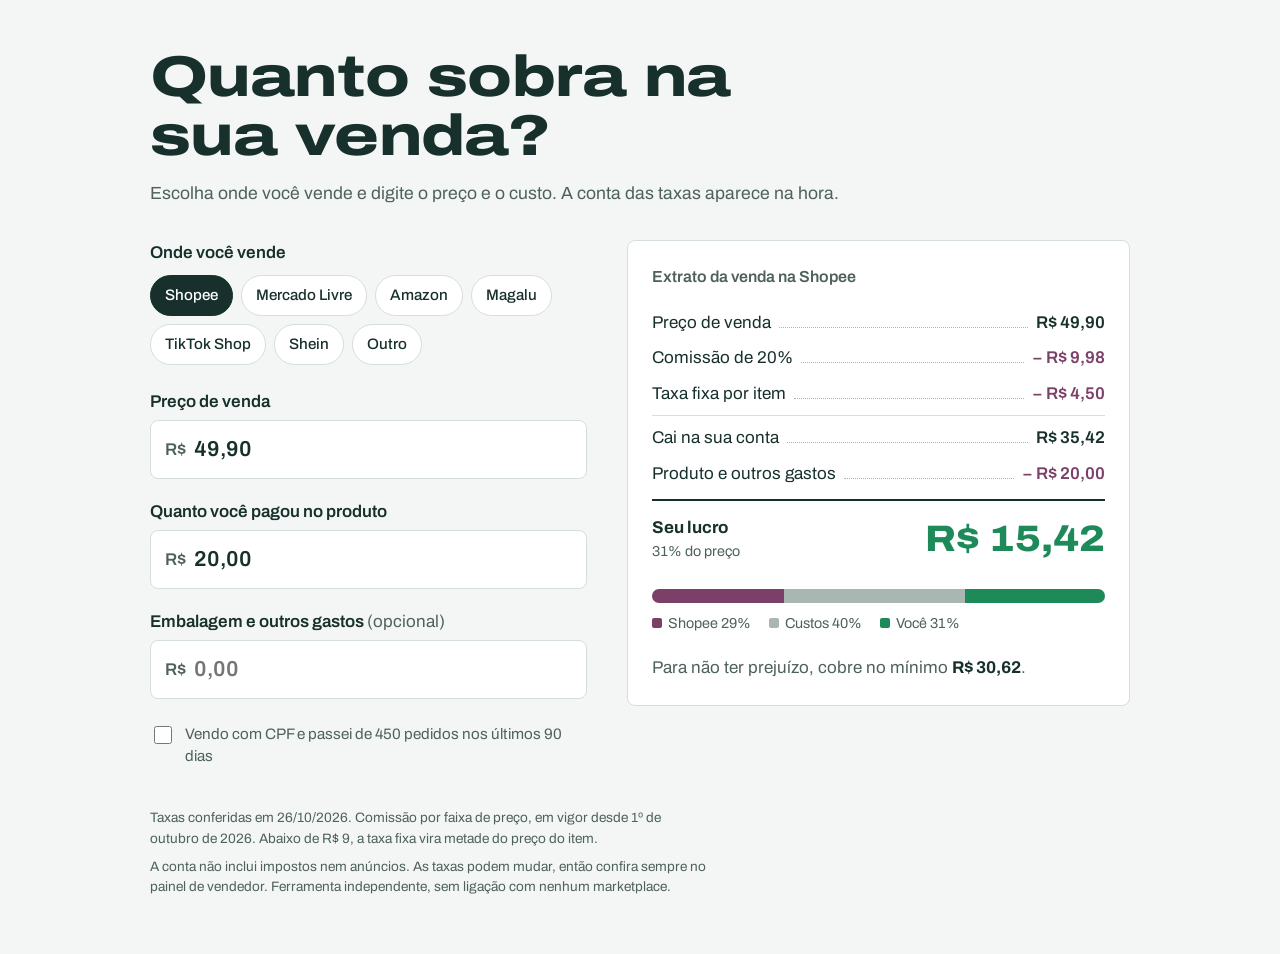
==== index.html @ 1db18e69 "Add files via upload" ====
<!DOCTYPE html>
<html lang="pt-BR">
<head>
  <meta charset="UTF-8">
  <meta name="viewport" content="width=device-width, initial-scale=1">

  <!-- Título e descrição: é isso que aparece no resultado do Google. -->
  <title>Calculadora de taxas de marketplace 2026: Shopee, Mercado Livre, Amazon e mais</title>
  <meta name="description" content="Escolha onde você vende, digite o preço e o custo e veja na hora quanto o marketplace desconta, quanto cai na sua conta e qual o seu lucro. Shopee, Mercado Livre, Amazon, Magalu, TikTok Shop e Shein.">

  <!-- Fonte do site (Archivo, do Google Fonts). -->
  <link rel="preconnect" href="https://fonts.googleapis.com">
  <link rel="preconnect" href="https://fonts.gstatic.com" crossorigin>
  <link href="https://fonts.googleapis.com/css2?family=Archivo:wdth,wght@62..125,400..800&display=swap" rel="stylesheet">

  <link rel="stylesheet" href="estilo.css">
</head>
<body>

  <header class="topo">
    <h1>Quanto sobra na sua venda?</h1>
    <p class="subtitulo">Escolha onde você vende e digite o preço e o custo. A conta das taxas aparece na hora.</p>
  </header>

  <main class="calculadora">

    <!-- ============ LADO ESQUERDO: O QUE A PESSOA DIGITA ============ -->
    <form class="entradas" onsubmit="return false">

      <!-- Onde a pessoa vende. O "value" de cada opção é usado no calculadora.js. -->
      <fieldset class="lugares">
        <legend>Onde você vende</legend>
        <div class="opcoes-lugar">
          <label><input type="radio" name="lugar" value="shopee" checked><span>Shopee</span></label>
          <label><input type="radio" name="lugar" value="mercado-livre"><span>Mercado Livre</span></label>
          <label><input type="radio" name="lugar" value="amazon"><span>Amazon</span></label>
          <label><input type="radio" name="lugar" value="magalu"><span>Magalu</span></label>
          <label><input type="radio" name="lugar" value="tiktok-shop"><span>TikTok Shop</span></label>
          <label><input type="radio" name="lugar" value="shein"><span>Shein</span></label>
          <label><input type="radio" name="lugar" value="outro"><span>Outro</span></label>
        </div>
      </fieldset>

      <div class="campo">
        <label for="preco">Preço de venda</label>
        <div class="caixa">
          <span aria-hidden="true">R$</span>
          <input id="preco" type="text" inputmode="decimal" autocomplete="off" placeholder="49,90" value="49,90" aria-describedby="erro-preco">
        </div>
        <p class="erro" id="erro-preco" role="alert"></p>
      </div>

      <div class="campo">
        <label for="custo">Quanto você pagou no produto</label>
        <div class="caixa">
          <span aria-hidden="true">R$</span>
          <input id="custo" type="text" inputmode="decimal" autocomplete="off" placeholder="20,00" value="20,00" aria-describedby="erro-custo">
        </div>
        <p class="erro" id="erro-custo" role="alert"></p>
      </div>

      <div class="campo">
        <label for="outros">Embalagem e outros gastos <span class="opcional">(opcional)</span></label>
        <div class="caixa">
          <span aria-hidden="true">R$</span>
          <input id="outros" type="text" inputmode="decimal" autocomplete="off" placeholder="0,00" aria-describedby="erro-outros">
        </div>
        <p class="erro" id="erro-outros" role="alert"></p>
      </div>

      <!-- ===== Campos extras: só aparece o bloco do marketplace escolhido ===== -->

      <div class="extras" data-lugar="shopee">
        <label class="caixinha">
          <input id="shopee-cpf" type="checkbox">
          <span>Vendo com CPF e passei de 450 pedidos nos últimos 90 dias</span>
        </label>
      </div>

      <div class="extras" data-lugar="mercado-livre" hidden>
        <div class="dupla">
          <div class="campo">
            <label for="ml-tipo">Tipo de anúncio</label>
            <select id="ml-tipo">
              <option value="classico">Clássico</option>
              <option value="premium">Premium</option>
            </select>
          </div>
          <div class="campo">
            <label for="ml-comissao">Tarifa de venda</label>
            <div class="caixa">
              <input id="ml-comissao" type="text" inputmode="decimal" autocomplete="off" aria-describedby="erro-ml-comissao dica-ml">
              <span aria-hidden="true">%</span>
            </div>
            <p class="erro" id="erro-ml-comissao" role="alert"></p>
          </div>
        </div>
        <p class="dica" id="dica-ml">Muda conforme a categoria. Veja a sua no anúncio, em "Tarifa de venda".</p>
        <div class="campo">
          <label for="ml-peso">Peso do pacote</label>
          <select id="ml-peso"></select>
        </div>
      </div>

      <div class="extras" data-lugar="amazon" hidden>
        <div class="dupla">
          <div class="campo">
            <label for="amazon-comissao">Comissão da categoria</label>
            <div class="caixa">
              <input id="amazon-comissao" type="text" inputmode="decimal" autocomplete="off" aria-describedby="erro-amazon-comissao">
              <span aria-hidden="true">%</span>
            </div>
            <p class="erro" id="erro-amazon-comissao" role="alert"></p>
          </div>
          <div class="campo">
            <label for="amazon-plano">Seu plano</label>
            <select id="amazon-plano">
              <option value="individual">Individual (R$ 2 por item)</option>
              <option value="profissional">Profissional (mensalidade)</option>
            </select>
          </div>
        </div>
      </div>

      <div class="extras" data-lugar="magalu" hidden>
        <div class="campo">
          <label for="magalu-comissao">Sua comissão</label>
          <div class="caixa caixa-curta">
            <input id="magalu-comissao" type="text" inputmode="decimal" autocomplete="off" aria-describedby="erro-magalu-comissao">
            <span aria-hidden="true">%</span>
          </div>
          <p class="erro" id="erro-magalu-comissao" role="alert"></p>
        </div>
      </div>

      <div class="extras" data-lugar="tiktok-shop" hidden>
        <label class="caixinha">
          <input id="tiktok-frete" type="checkbox" checked>
          <span>Participo do Programa de Taxas de Envio (vem marcado para todo mundo)</span>
        </label>
      </div>

      <div class="extras" data-lugar="outro" hidden>
        <div class="dupla">
          <div class="campo">
            <label for="outro-comissao">Comissão</label>
            <div class="caixa">
              <input id="outro-comissao" type="text" inputmode="decimal" autocomplete="off" placeholder="15" value="15" aria-describedby="erro-outro-comissao">
              <span aria-hidden="true">%</span>
            </div>
            <p class="erro" id="erro-outro-comissao" role="alert"></p>
          </div>
          <div class="campo">
            <label for="outro-fixa">Taxa fixa por venda</label>
            <div class="caixa">
              <span aria-hidden="true">R$</span>
              <input id="outro-fixa" type="text" inputmode="decimal" autocomplete="off" placeholder="0,00" aria-describedby="erro-outro-fixa">
            </div>
            <p class="erro" id="erro-outro-fixa" role="alert"></p>
          </div>
        </div>
      </div>

    </form>

    <!-- ============ LADO DIREITO: O RESULTADO ============ -->
    <section class="extrato" aria-live="polite">

      <p id="vazio" class="vazio">Digite o preço de venda para ver a conta.</p>

      <div id="resultado">
        <h2 id="r-titulo">Extrato da venda</h2>

        <dl class="linhas">
          <div class="linha">
            <dt>Preço de venda</dt>
            <dd id="r-preco"></dd>
          </div>

          <!-- As linhas de taxa mudam conforme o marketplace. O calculadora.js desenha aqui. -->
          <div id="r-descontos"></div>

          <div class="linha subtotal">
            <dt>Cai na sua conta</dt>
            <dd id="r-repasse"></dd>
          </div>
          <div class="linha desconto">
            <dt>Produto e outros gastos</dt>
            <dd id="r-custos"></dd>
          </div>
          <div class="linha total" id="linha-lucro">
            <dt><span id="r-lucro-rotulo">Seu lucro</span> <span id="r-margem" class="margem"></span></dt>
            <dd id="r-lucro"></dd>
          </div>
        </dl>

        <!-- Barra mostrando para onde vai cada real da venda. -->
        <div class="barra" aria-hidden="true">
          <span id="barra-taxa" class="parte taxa"></span>
          <span id="barra-custo" class="parte custo"></span>
          <span id="barra-lucro" class="parte lucro"></span>
        </div>
        <ul class="legenda">
          <li class="taxa" id="legenda-taxa"></li>
          <li class="custo" id="legenda-custo"></li>
          <li class="lucro" id="legenda-lucro"></li>
        </ul>

        <div id="aviso" class="aviso" hidden>
          <strong>Cuidado com este preço.</strong>
          <p id="aviso-texto"></p>
        </div>

        <p class="minimo" id="minimo">
          Para não ter prejuízo, cobre no mínimo <strong id="r-minimo"></strong>.
        </p>
      </div>

    </section>
  </main>

  <footer class="rodape">
    <p>
      Taxas conferidas em <span id="data-taxas"></span>. <span id="nota-taxas"></span>
    </p>
    <p>
      A conta não inclui impostos nem anúncios. As taxas podem mudar, então confira sempre no painel de vendedor.
      Ferramenta independente, sem ligação com nenhum marketplace.
    </p>
  </footer>

  <!-- Primeiro as taxas, depois a calculadora (ela usa as taxas). -->
  <script src="taxas.js"></script>
  <script src="calculadora.js"></script>
</body>
</html>
---- estilo.css ----
/* =====================================================================
   ESTILO DO SITE
   As cores ficam guardadas aqui em cima, com nomes.
   Para mudar uma cor no site inteiro, troque só o valor aqui.
   ===================================================================== */

:root {
  --papel: #f3f6f5;        /* fundo da página */
  --branco: #ffffff;       /* fundo do extrato */
  --tinta: #17302c;        /* texto principal */
  --tinta-suave: #4e615d;  /* texto secundário */
  --linha: #d5dedb;        /* bordas e divisórias */
  --lucro: #1e8a5a;        /* verde do lucro */
  --taxa: #7b3f68;         /* roxo da parte da Shopee */
  --custo: #a9b6b2;        /* cinza dos custos */
  --perigo: #b42318;       /* vermelho de prejuízo e erro */
  --aviso-fundo: #fbf1d9;
  --aviso-texto: #5c4100;

  --fonte: "Archivo", system-ui, sans-serif;
}

/* ---------- Base ---------- */

* {
  box-sizing: border-box;
}

[hidden] {
  display: none !important;
}

body {
  margin: 0;
  padding: 0 16px;
  background: var(--papel);
  color: var(--tinta);
  font-family: var(--fonte);
  font-size: 17px;
  line-height: 1.5;
}

/* ---------- Topo ---------- */

.topo {
  max-width: 980px;
  margin: 0 auto;
  padding: 48px 0 32px;
}

.topo h1 {
  margin: 0;
  max-width: 14ch;
  font-size: clamp(2.1rem, 7vw, 3.6rem);
  font-weight: 800;
  font-stretch: 125%;
  line-height: 1.02;
  letter-spacing: -0.01em;
}

.subtitulo {
  margin: 16px 0 0;
  color: var(--tinta-suave);
  font-size: 1.1rem;
}

/* ---------- Calculadora: duas colunas no computador, uma no celular ---------- */

.calculadora {
  max-width: 980px;
  margin: 0 auto;
  display: grid;
  grid-template-columns: minmax(0, 1fr) minmax(0, 1.15fr);
  gap: 40px;
  align-items: start;
}

@media (max-width: 760px) {
  .calculadora {
    grid-template-columns: minmax(0, 1fr);
    gap: 28px;
  }
  .topo {
    padding: 32px 0 24px;
  }
}

/* ---------- Escolha do marketplace ---------- */

.lugares {
  margin: 0 0 24px;
  padding: 0;
  border: 0;
}

.lugares legend {
  margin-bottom: 10px;
  padding: 0;
  font-weight: 600;
}

.opcoes-lugar {
  display: flex;
  flex-wrap: wrap;
  gap: 8px;
}

.opcoes-lugar label {
  position: relative;
  cursor: pointer;
}

/* A bolinha do rádio fica escondida; o "botão" inteiro é clicável. */
.opcoes-lugar input {
  position: absolute;
  opacity: 0;
  pointer-events: none;
}

.opcoes-lugar span {
  display: block;
  padding: 8px 14px;
  background: var(--branco);
  border: 1.5px solid var(--linha);
  border-radius: 999px;
  font-size: 0.95rem;
  font-weight: 500;
}

.opcoes-lugar label:hover span {
  border-color: var(--tinta-suave);
}

.opcoes-lugar input:checked + span {
  background: var(--tinta);
  border-color: var(--tinta);
  color: var(--branco);
}

.opcoes-lugar input:focus-visible + span {
  outline: 3px solid rgba(30, 138, 90, 0.45);
  outline-offset: 2px;
}

/* ---------- Campos de digitar ---------- */

.campo {
  margin-bottom: 20px;
}

.campo label {
  display: block;
  margin-bottom: 6px;
  font-weight: 600;
}

.opcional {
  color: var(--tinta-suave);
  font-weight: 400;
}

.caixa {
  display: flex;
  align-items: center;
  gap: 8px;
  padding: 0 14px;
  background: var(--branco);
  border: 1.5px solid var(--linha);
  border-radius: 8px;
}

.caixa:focus-within {
  border-color: var(--tinta);
  outline: 3px solid rgba(30, 138, 90, 0.35);
}

.caixa span {
  color: var(--tinta-suave);
  font-weight: 600;
}

.caixa input,
.campo select {
  width: 100%;
  min-width: 0;
  padding: 12px 0;
  border: 0;
  background: transparent;
  color: var(--tinta);
  font: inherit;
  font-size: 1.35rem;
  font-weight: 600;
  font-variant-numeric: tabular-nums;
}

.caixa input:focus {
  outline: none;
}

.caixa:has(input[aria-invalid="true"]) {
  border-color: var(--perigo);
}

/* Listas de escolha (Tipo de anúncio, Peso, Plano). */
.campo select {
  padding: 12px 14px;
  background: var(--branco);
  border: 1.5px solid var(--linha);
  border-radius: 8px;
  font-size: 1rem;
  font-weight: 500;
  cursor: pointer;
}

.campo select:focus-visible {
  border-color: var(--tinta);
  outline: 3px solid rgba(30, 138, 90, 0.35);
}

/* Campos lado a lado (viram um embaixo do outro no celular). */
.dupla {
  display: grid;
  grid-template-columns: minmax(0, 1fr) minmax(0, 1fr);
  gap: 0 14px;
}

@media (max-width: 420px) {
  .dupla {
    grid-template-columns: minmax(0, 1fr);
  }
}

.caixa-curta {
  max-width: 160px;
}

.dica {
  margin: -12px 0 20px;
  color: var(--tinta-suave);
  font-size: 0.9rem;
}

.extras {
  padding-top: 4px;
}

.erro {
  margin: 6px 0 0;
  min-height: 0;
  color: var(--perigo);
  font-size: 0.9rem;
}

.erro:empty {
  display: none;
}

.caixinha {
  display: flex;
  gap: 10px;
  align-items: flex-start;
  color: var(--tinta-suave);
  font-size: 0.95rem;
  cursor: pointer;
}

.caixinha input {
  width: 18px;
  height: 18px;
  margin-top: 3px;
  accent-color: var(--lucro);
  flex-shrink: 0;
}

/* ---------- Extrato (o resultado) ---------- */

.extrato {
  background: var(--branco);
  border: 1px solid var(--linha);
  border-radius: 8px;
  padding: 24px;
}

.extrato h2 {
  margin: 0 0 16px;
  font-size: 1rem;
  font-weight: 600;
  color: var(--tinta-suave);
}

.vazio {
  margin: 0;
  color: var(--tinta-suave);
}

.linhas {
  margin: 0;
  font-variant-numeric: tabular-nums;
}

/* Cada linha tem pontinhos ligando o nome ao valor, como num recibo. */
.linha {
  display: flex;
  align-items: baseline;
  padding: 5px 0;
}

.linha dt {
  display: flex;
  align-items: baseline;
  flex: 1;
  min-width: 0;
}

.linha dt::after {
  content: "";
  flex: 1;
  margin: 0 8px;
  border-bottom: 1.5px dotted var(--custo);
}

.linha dd {
  margin: 0;
  font-weight: 600;
  white-space: nowrap;
}

.linha.desconto dd {
  color: var(--taxa);
}

.linha.subtotal {
  margin-top: 4px;
  padding-top: 9px;
  border-top: 1px solid var(--linha);
}

.linha.total {
  margin-top: 8px;
  padding-top: 14px;
  border-top: 2px solid var(--tinta);
  align-items: center;
}

.linha.total dt {
  flex-direction: column;
  align-items: flex-start;
  font-weight: 700;
}

.linha.total dt::after {
  display: none;
}

.margem {
  color: var(--tinta-suave);
  font-size: 0.9rem;
  font-weight: 400;
}

.linha.total dd {
  margin-left: auto;
  color: var(--lucro);
  font-size: 2.3rem;
  font-weight: 800;
  font-stretch: 112%;
  line-height: 1;
}

.linha.total.negativo dd,
.linha.total.negativo .margem {
  color: var(--perigo);
}

/* ---------- Barra "para onde vai o dinheiro" ---------- */

.barra {
  display: flex;
  height: 14px;
  margin-top: 22px;
  border-radius: 7px;
  overflow: hidden;
  background: var(--papel);
}

.parte {
  height: 100%;
  transition: width 0.25s ease;
}

.parte.taxa  { background: var(--taxa); }
.parte.custo { background: var(--custo); }
.parte.lucro { background: var(--lucro); }

.legenda {
  display: flex;
  flex-wrap: wrap;
  gap: 4px 18px;
  margin: 10px 0 0;
  padding: 0;
  list-style: none;
  font-size: 0.9rem;
  color: var(--tinta-suave);
}

.legenda li::before {
  content: "";
  display: inline-block;
  width: 10px;
  height: 10px;
  margin-right: 6px;
  border-radius: 2px;
  background: currentColor;
}

.legenda li.taxa::before  { background: var(--taxa); }
.legenda li.custo::before { background: var(--custo); }
.legenda li.lucro::before { background: var(--lucro); }

/* ---------- Aviso de armadilha e preço mínimo ---------- */

.aviso {
  margin-top: 20px;
  padding: 14px 16px;
  background: var(--aviso-fundo);
  color: var(--aviso-texto);
  border-radius: 8px;
}

.aviso p {
  margin: 4px 0 0;
}

.minimo {
  margin: 20px 0 0;
  color: var(--tinta-suave);
}

.minimo strong {
  color: var(--tinta);
  font-variant-numeric: tabular-nums;
}

/* ---------- Rodapé ---------- */

.rodape {
  max-width: 980px;
  margin: 0 auto;
  padding: 40px 0 48px;
  color: var(--tinta-suave);
  font-size: 0.85rem;
}

.rodape p {
  max-width: 70ch;
  margin: 0 0 8px;
}

/* Quem pediu ao computador para reduzir animações não vê a barra animar. */
@media (prefers-reduced-motion: reduce) {
  .parte {
    transition: none;
  }
}
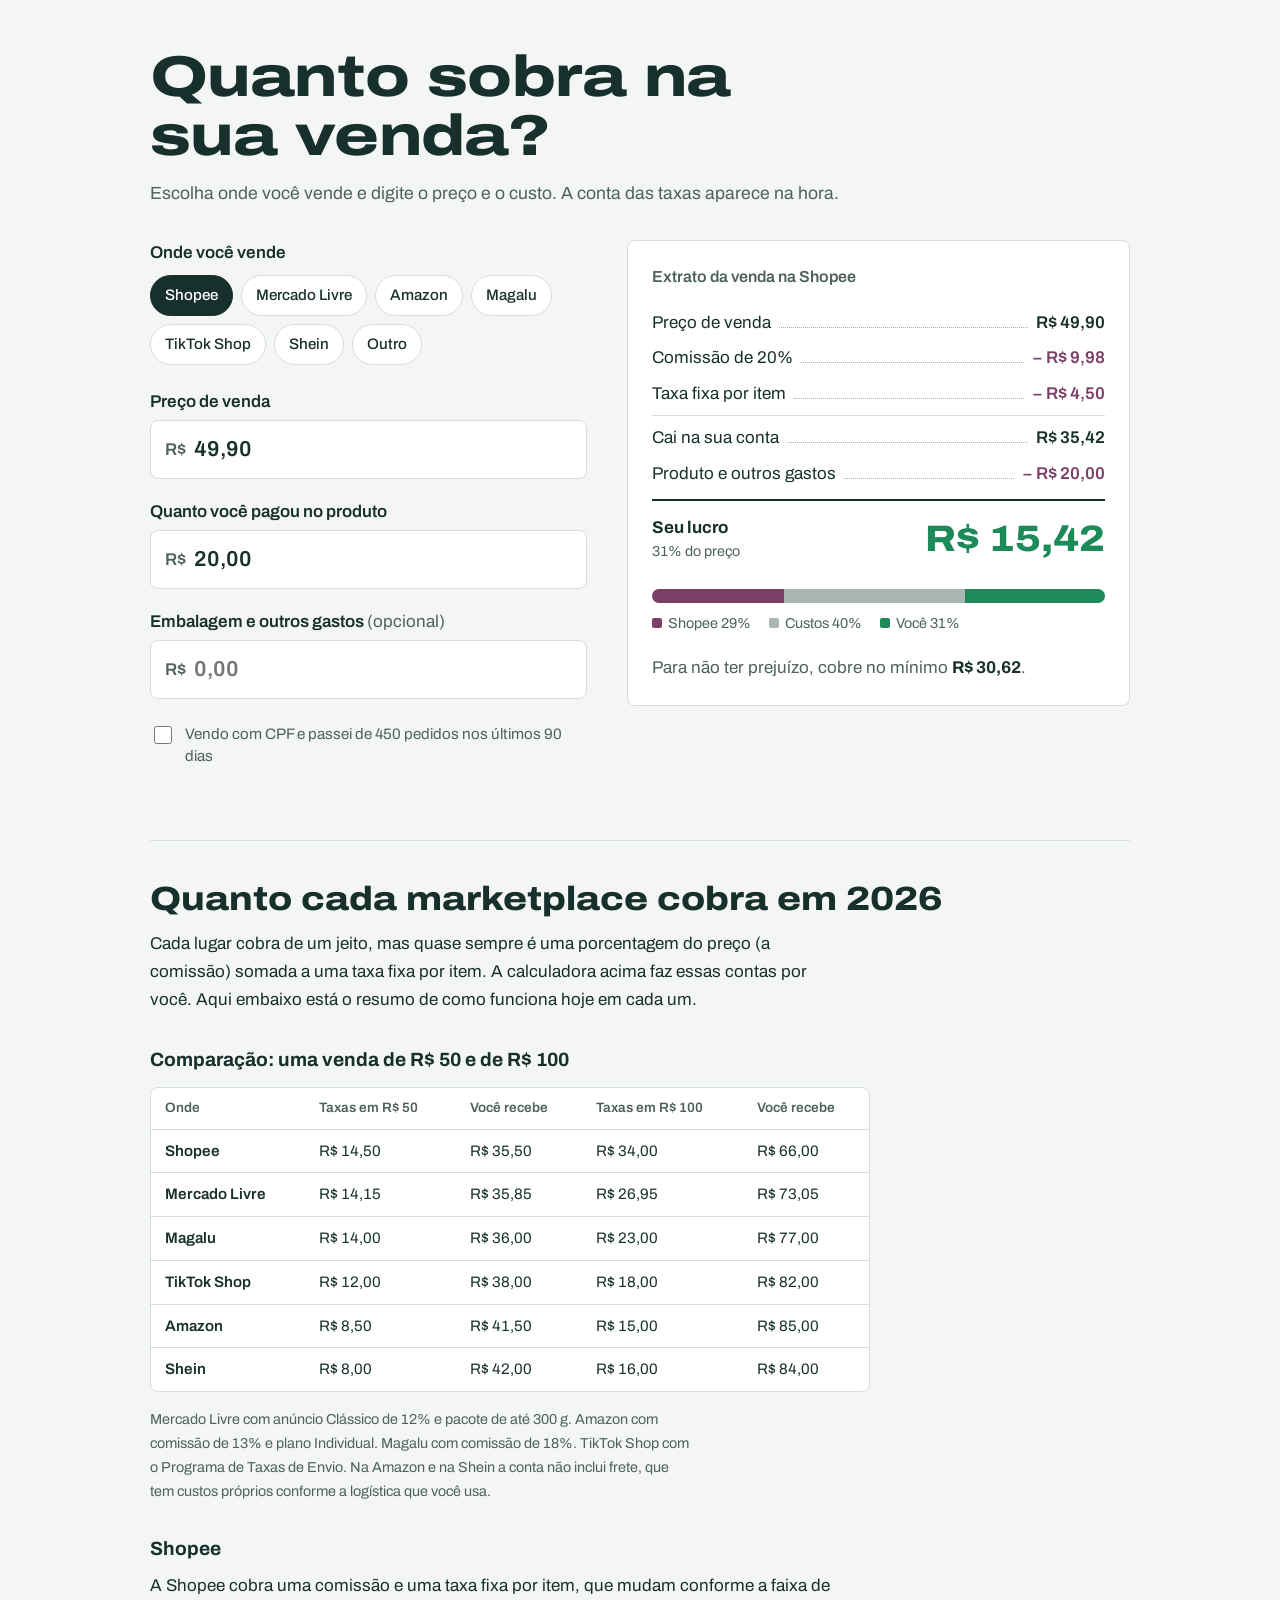
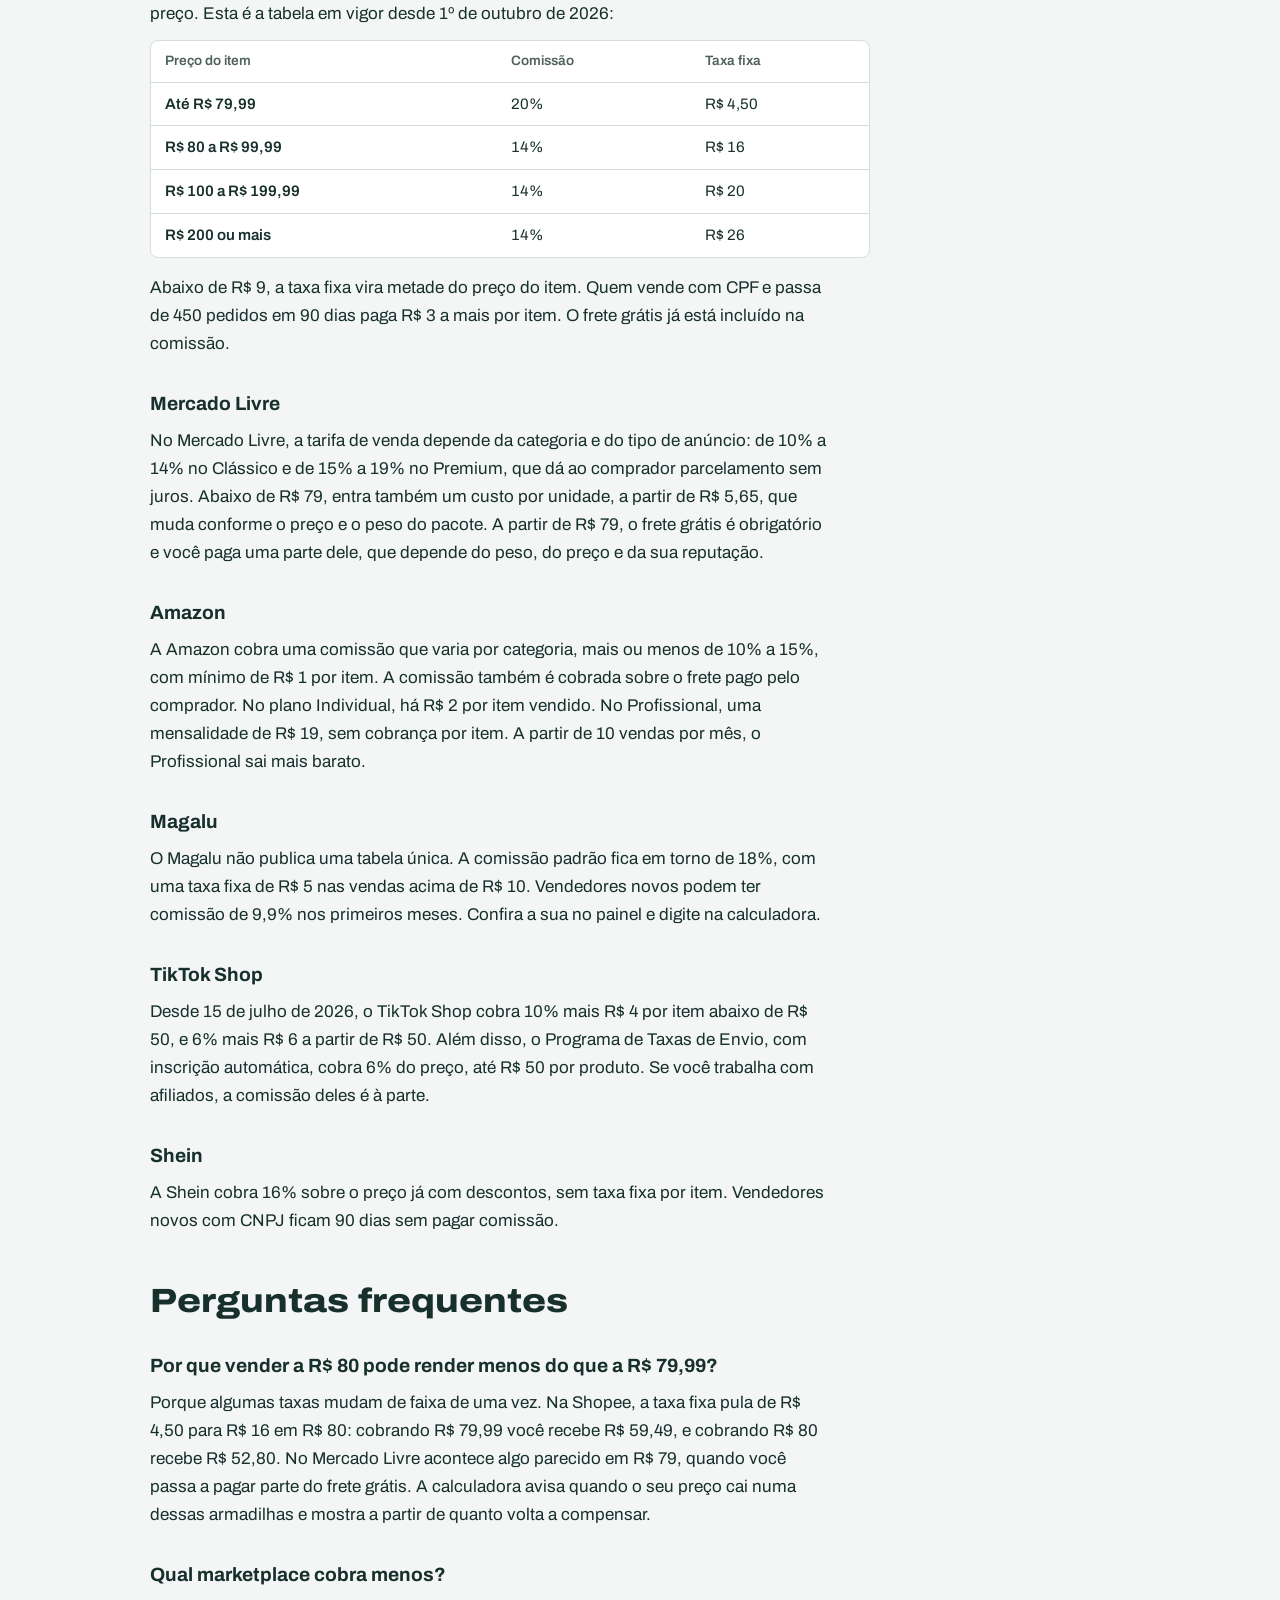
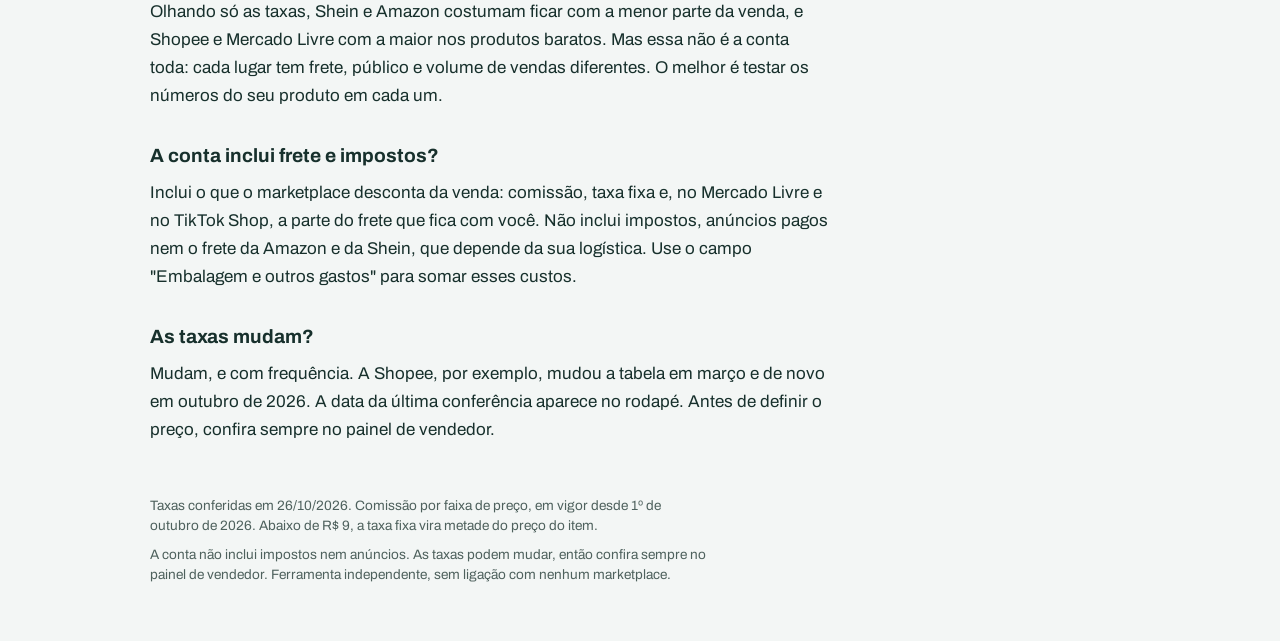
==== commit e182f275: "Add files via upload" ====
--- a/index.html
+++ b/index.html
@@ -7,6 +7,16 @@
   <!-- Título e descrição: é isso que aparece no resultado do Google. -->
   <title>Calculadora de taxas de marketplace 2026: Shopee, Mercado Livre, Amazon e mais</title>
   <meta name="description" content="Escolha onde você vende, digite o preço e o custo e veja na hora quanto o marketplace desconta, quanto cai na sua conta e qual o seu lucro. Shopee, Mercado Livre, Amazon, Magalu, TikTok Shop e Shein.">
+
+  <!-- Endereço oficial da página (ajuda o Google a não achar que existem páginas repetidas). -->
+  <link rel="canonical" href="https://pedroomello.github.io/calculadora/">
+
+  <!-- Como o link aparece quando alguém compartilha no WhatsApp ou Facebook. -->
+  <meta property="og:type" content="website">
+  <meta property="og:locale" content="pt_BR">
+  <meta property="og:url" content="https://pedroomello.github.io/calculadora/">
+  <meta property="og:title" content="Quanto sobra na sua venda? Calculadora de taxas de marketplace">
+  <meta property="og:description" content="Shopee, Mercado Livre, Amazon, Magalu, TikTok Shop e Shein: veja na hora quanto o marketplace desconta e qual o seu lucro.">
 
   <!-- Fonte do site (Archivo, do Google Fonts). -->
   <link rel="preconnect" href="https://fonts.googleapis.com">
@@ -219,6 +229,137 @@
     </section>
   </main>
 
+  <!-- ============ TEXTO EXPLICATIVO (ajuda o Google a entender a página) ============
+       ATENÇÃO: os números daqui são escritos à mão. Quando mudar o taxas.js,
+       atualize também este texto. -->
+  <article class="explica">
+
+    <h2>Quanto cada marketplace cobra em 2026</h2>
+    <p>
+      Cada lugar cobra de um jeito, mas quase sempre é uma porcentagem do preço (a comissão)
+      somada a uma taxa fixa por item. A calculadora acima faz essas contas por você.
+      Aqui embaixo está o resumo de como funciona hoje em cada um.
+    </p>
+
+    <h3>Comparação: uma venda de R$ 50 e de R$ 100</h3>
+    <div class="tabela-rolagem">
+      <table>
+        <thead>
+          <tr>
+            <th scope="col">Onde</th>
+            <th scope="col">Taxas em R$ 50</th>
+            <th scope="col">Você recebe</th>
+            <th scope="col">Taxas em R$ 100</th>
+            <th scope="col">Você recebe</th>
+          </tr>
+        </thead>
+        <tbody>
+          <tr><th scope="row">Shopee</th><td>R$ 14,50</td><td>R$ 35,50</td><td>R$ 34,00</td><td>R$ 66,00</td></tr>
+          <tr><th scope="row">Mercado Livre</th><td>R$ 14,15</td><td>R$ 35,85</td><td>R$ 26,95</td><td>R$ 73,05</td></tr>
+          <tr><th scope="row">Magalu</th><td>R$ 14,00</td><td>R$ 36,00</td><td>R$ 23,00</td><td>R$ 77,00</td></tr>
+          <tr><th scope="row">TikTok Shop</th><td>R$ 12,00</td><td>R$ 38,00</td><td>R$ 18,00</td><td>R$ 82,00</td></tr>
+          <tr><th scope="row">Amazon</th><td>R$ 8,50</td><td>R$ 41,50</td><td>R$ 15,00</td><td>R$ 85,00</td></tr>
+          <tr><th scope="row">Shein</th><td>R$ 8,00</td><td>R$ 42,00</td><td>R$ 16,00</td><td>R$ 84,00</td></tr>
+        </tbody>
+      </table>
+    </div>
+    <p class="nota-tabela">
+      Mercado Livre com anúncio Clássico de 12% e pacote de até 300 g. Amazon com comissão de 13% e plano Individual.
+      Magalu com comissão de 18%. TikTok Shop com o Programa de Taxas de Envio. Na Amazon e na Shein a conta não inclui
+      frete, que tem custos próprios conforme a logística que você usa.
+    </p>
+
+    <h3>Shopee</h3>
+    <p>
+      A Shopee cobra uma comissão e uma taxa fixa por item, que mudam conforme a faixa de preço.
+      Esta é a tabela em vigor desde 1º de outubro de 2026:
+    </p>
+    <div class="tabela-rolagem">
+      <table>
+        <thead>
+          <tr><th scope="col">Preço do item</th><th scope="col">Comissão</th><th scope="col">Taxa fixa</th></tr>
+        </thead>
+        <tbody>
+          <tr><th scope="row">Até R$ 79,99</th><td>20%</td><td>R$ 4,50</td></tr>
+          <tr><th scope="row">R$ 80 a R$ 99,99</th><td>14%</td><td>R$ 16</td></tr>
+          <tr><th scope="row">R$ 100 a R$ 199,99</th><td>14%</td><td>R$ 20</td></tr>
+          <tr><th scope="row">R$ 200 ou mais</th><td>14%</td><td>R$ 26</td></tr>
+        </tbody>
+      </table>
+    </div>
+    <p>
+      Abaixo de R$ 9, a taxa fixa vira metade do preço do item. Quem vende com CPF e passa de 450 pedidos
+      em 90 dias paga R$ 3 a mais por item. O frete grátis já está incluído na comissão.
+    </p>
+
+    <h3>Mercado Livre</h3>
+    <p>
+      No Mercado Livre, a tarifa de venda depende da categoria e do tipo de anúncio: de 10% a 14% no Clássico
+      e de 15% a 19% no Premium, que dá ao comprador parcelamento sem juros. Abaixo de R$ 79, entra também um
+      custo por unidade, a partir de R$ 5,65, que muda conforme o preço e o peso do pacote. A partir de R$ 79,
+      o frete grátis é obrigatório e você paga uma parte dele, que depende do peso, do preço e da sua reputação.
+    </p>
+
+    <h3>Amazon</h3>
+    <p>
+      A Amazon cobra uma comissão que varia por categoria, mais ou menos de 10% a 15%, com mínimo de R$ 1 por item.
+      A comissão também é cobrada sobre o frete pago pelo comprador. No plano Individual, há R$ 2 por item vendido.
+      No Profissional, uma mensalidade de R$ 19, sem cobrança por item. A partir de 10 vendas por mês,
+      o Profissional sai mais barato.
+    </p>
+
+    <h3>Magalu</h3>
+    <p>
+      O Magalu não publica uma tabela única. A comissão padrão fica em torno de 18%, com uma taxa fixa de R$ 5
+      nas vendas acima de R$ 10. Vendedores novos podem ter comissão de 9,9% nos primeiros meses. Confira a sua
+      no painel e digite na calculadora.
+    </p>
+
+    <h3>TikTok Shop</h3>
+    <p>
+      Desde 15 de julho de 2026, o TikTok Shop cobra 10% mais R$ 4 por item abaixo de R$ 50, e 6% mais R$ 6
+      a partir de R$ 50. Além disso, o Programa de Taxas de Envio, com inscrição automática, cobra 6% do preço,
+      até R$ 50 por produto. Se você trabalha com afiliados, a comissão deles é à parte.
+    </p>
+
+    <h3>Shein</h3>
+    <p>
+      A Shein cobra 16% sobre o preço já com descontos, sem taxa fixa por item.
+      Vendedores novos com CNPJ ficam 90 dias sem pagar comissão.
+    </p>
+
+    <h2>Perguntas frequentes</h2>
+
+    <h3>Por que vender a R$ 80 pode render menos do que a R$ 79,99?</h3>
+    <p>
+      Porque algumas taxas mudam de faixa de uma vez. Na Shopee, a taxa fixa pula de R$ 4,50 para R$ 16 em R$ 80:
+      cobrando R$ 79,99 você recebe R$ 59,49, e cobrando R$ 80 recebe R$ 52,80. No Mercado Livre acontece algo
+      parecido em R$ 79, quando você passa a pagar parte do frete grátis. A calculadora avisa quando o seu preço
+      cai numa dessas armadilhas e mostra a partir de quanto volta a compensar.
+    </p>
+
+    <h3>Qual marketplace cobra menos?</h3>
+    <p>
+      Olhando só as taxas, Shein e Amazon costumam ficar com a menor parte da venda, e Shopee e Mercado Livre
+      com a maior nos produtos baratos. Mas essa não é a conta toda: cada lugar tem frete, público e volume de
+      vendas diferentes. O melhor é testar os números do seu produto em cada um.
+    </p>
+
+    <h3>A conta inclui frete e impostos?</h3>
+    <p>
+      Inclui o que o marketplace desconta da venda: comissão, taxa fixa e, no Mercado Livre e no TikTok Shop,
+      a parte do frete que fica com você. Não inclui impostos, anúncios pagos nem o frete da Amazon e da Shein,
+      que depende da sua logística. Use o campo "Embalagem e outros gastos" para somar esses custos.
+    </p>
+
+    <h3>As taxas mudam?</h3>
+    <p>
+      Mudam, e com frequência. A Shopee, por exemplo, mudou a tabela em março e de novo em outubro de 2026.
+      A data da última conferência aparece no rodapé. Antes de definir o preço, confira sempre no painel de vendedor.
+    </p>
+
+  </article>
+
   <footer class="rodape">
     <p>
       Taxas conferidas em <span id="data-taxas"></span>. <span id="nota-taxas"></span>
--- a/estilo.css
+++ b/estilo.css
@@ -462,3 +462,94 @@
     transition: none;
   }
 }
+
+/* ---------- Texto explicativo (embaixo da calculadora) ---------- */
+
+.explica {
+  max-width: 980px;
+  margin: 72px auto 0;
+  padding-top: 40px;
+  border-top: 1px solid var(--linha);
+}
+
+.explica > * {
+  max-width: 68ch;
+}
+
+.explica h2 {
+  margin: 48px 0 12px;
+  font-size: clamp(1.6rem, 4.5vw, 2.1rem);
+  font-weight: 800;
+  font-stretch: 115%;
+  line-height: 1.1;
+}
+
+.explica h2:first-child {
+  margin-top: 0;
+}
+
+.explica h3 {
+  margin: 32px 0 8px;
+  font-size: 1.2rem;
+  font-weight: 700;
+}
+
+.explica p {
+  margin: 0 0 12px;
+  line-height: 1.65;
+}
+
+/* Tabelas podem rolar para o lado no celular, sem quebrar a página. */
+.tabela-rolagem {
+  overflow-x: auto;
+  margin: 12px 0 16px;
+  border: 1px solid var(--linha);
+  border-radius: 8px;
+  background: var(--branco);
+}
+
+.explica .tabela-rolagem {
+  max-width: 720px;
+}
+
+.explica table {
+  width: 100%;
+  border-collapse: collapse;
+  font-variant-numeric: tabular-nums;
+  font-size: 0.95rem;
+}
+
+.explica th,
+.explica td {
+  padding: 10px 14px;
+  text-align: left;
+  white-space: nowrap;
+  border-bottom: 1px solid var(--linha);
+}
+
+.explica tbody tr:last-child th,
+.explica tbody tr:last-child td {
+  border-bottom: 0;
+}
+
+.explica thead th {
+  color: var(--tinta-suave);
+  font-size: 0.85rem;
+  font-weight: 600;
+}
+
+.explica tbody th {
+  font-weight: 600;
+}
+
+.nota-tabela {
+  color: var(--tinta-suave);
+  font-size: 0.9rem;
+}
+
+@media (max-width: 760px) {
+  .explica {
+    margin-top: 48px;
+    padding-top: 32px;
+  }
+}
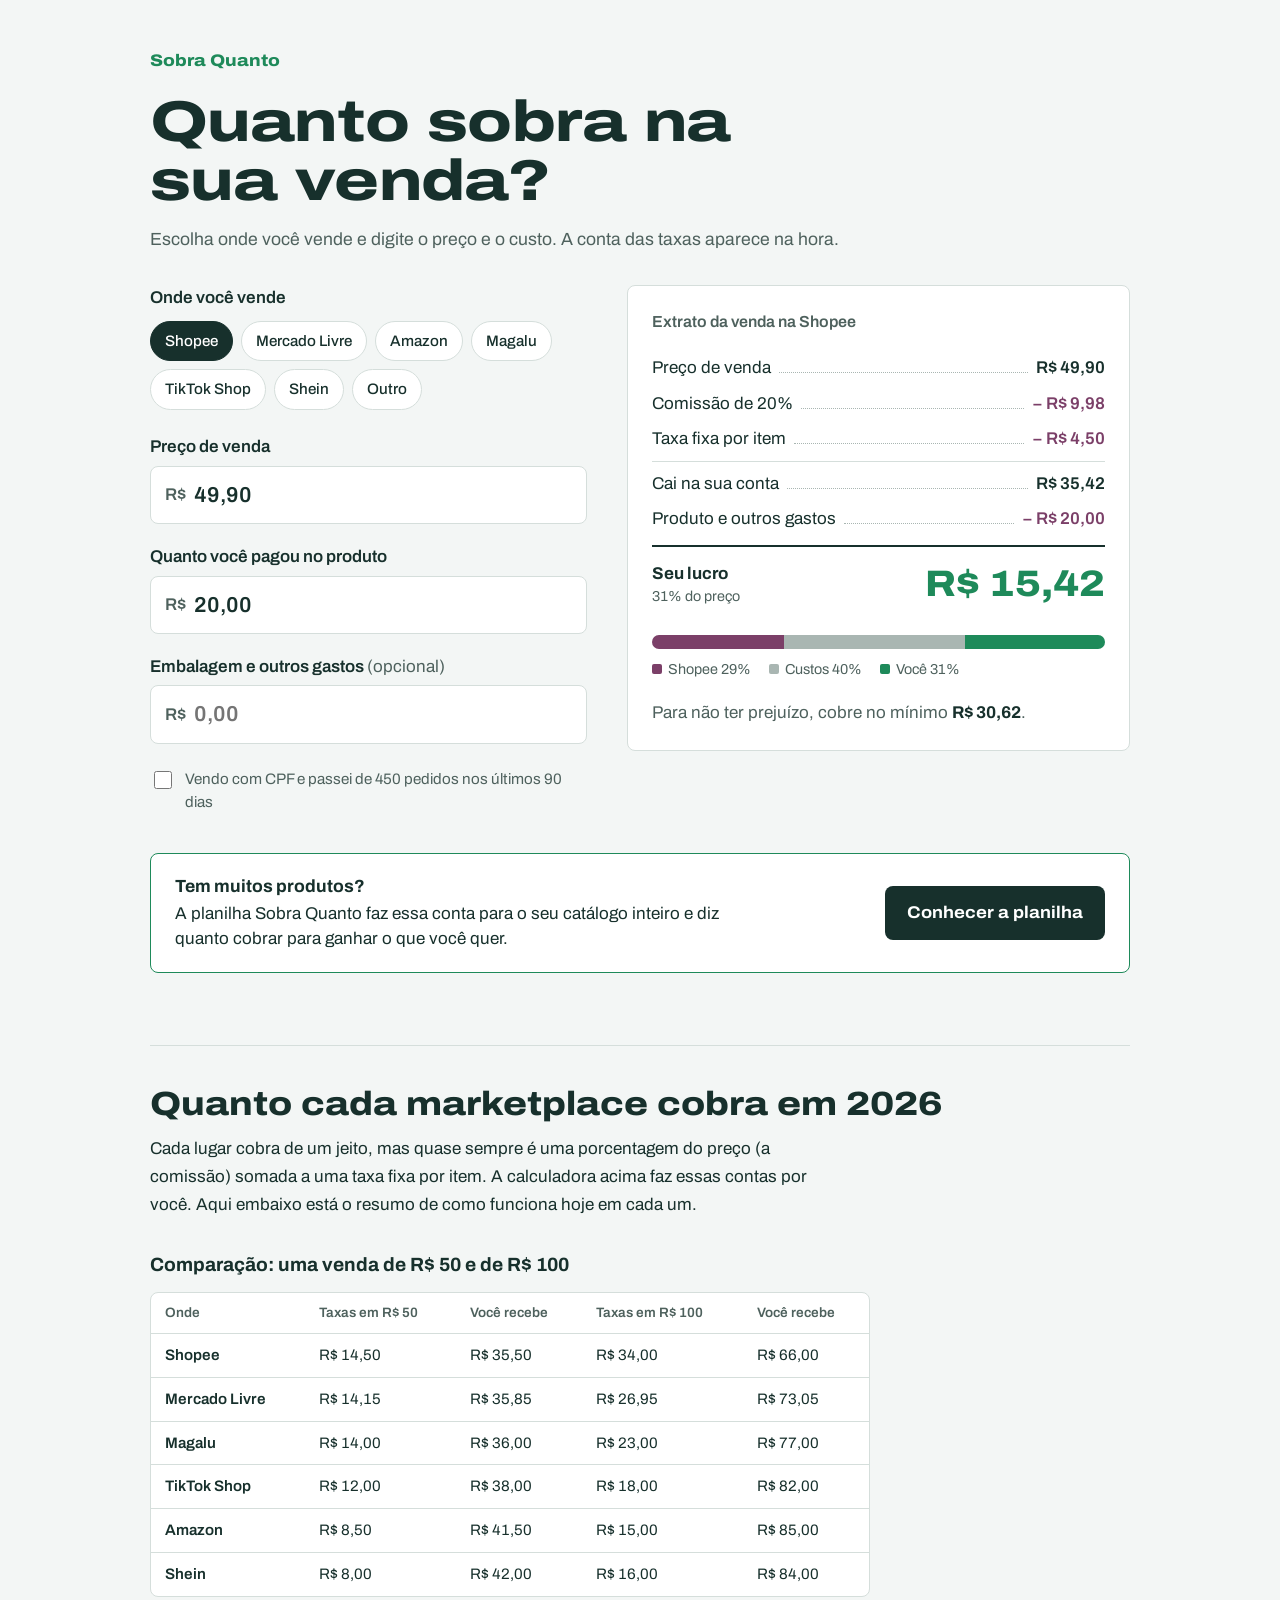
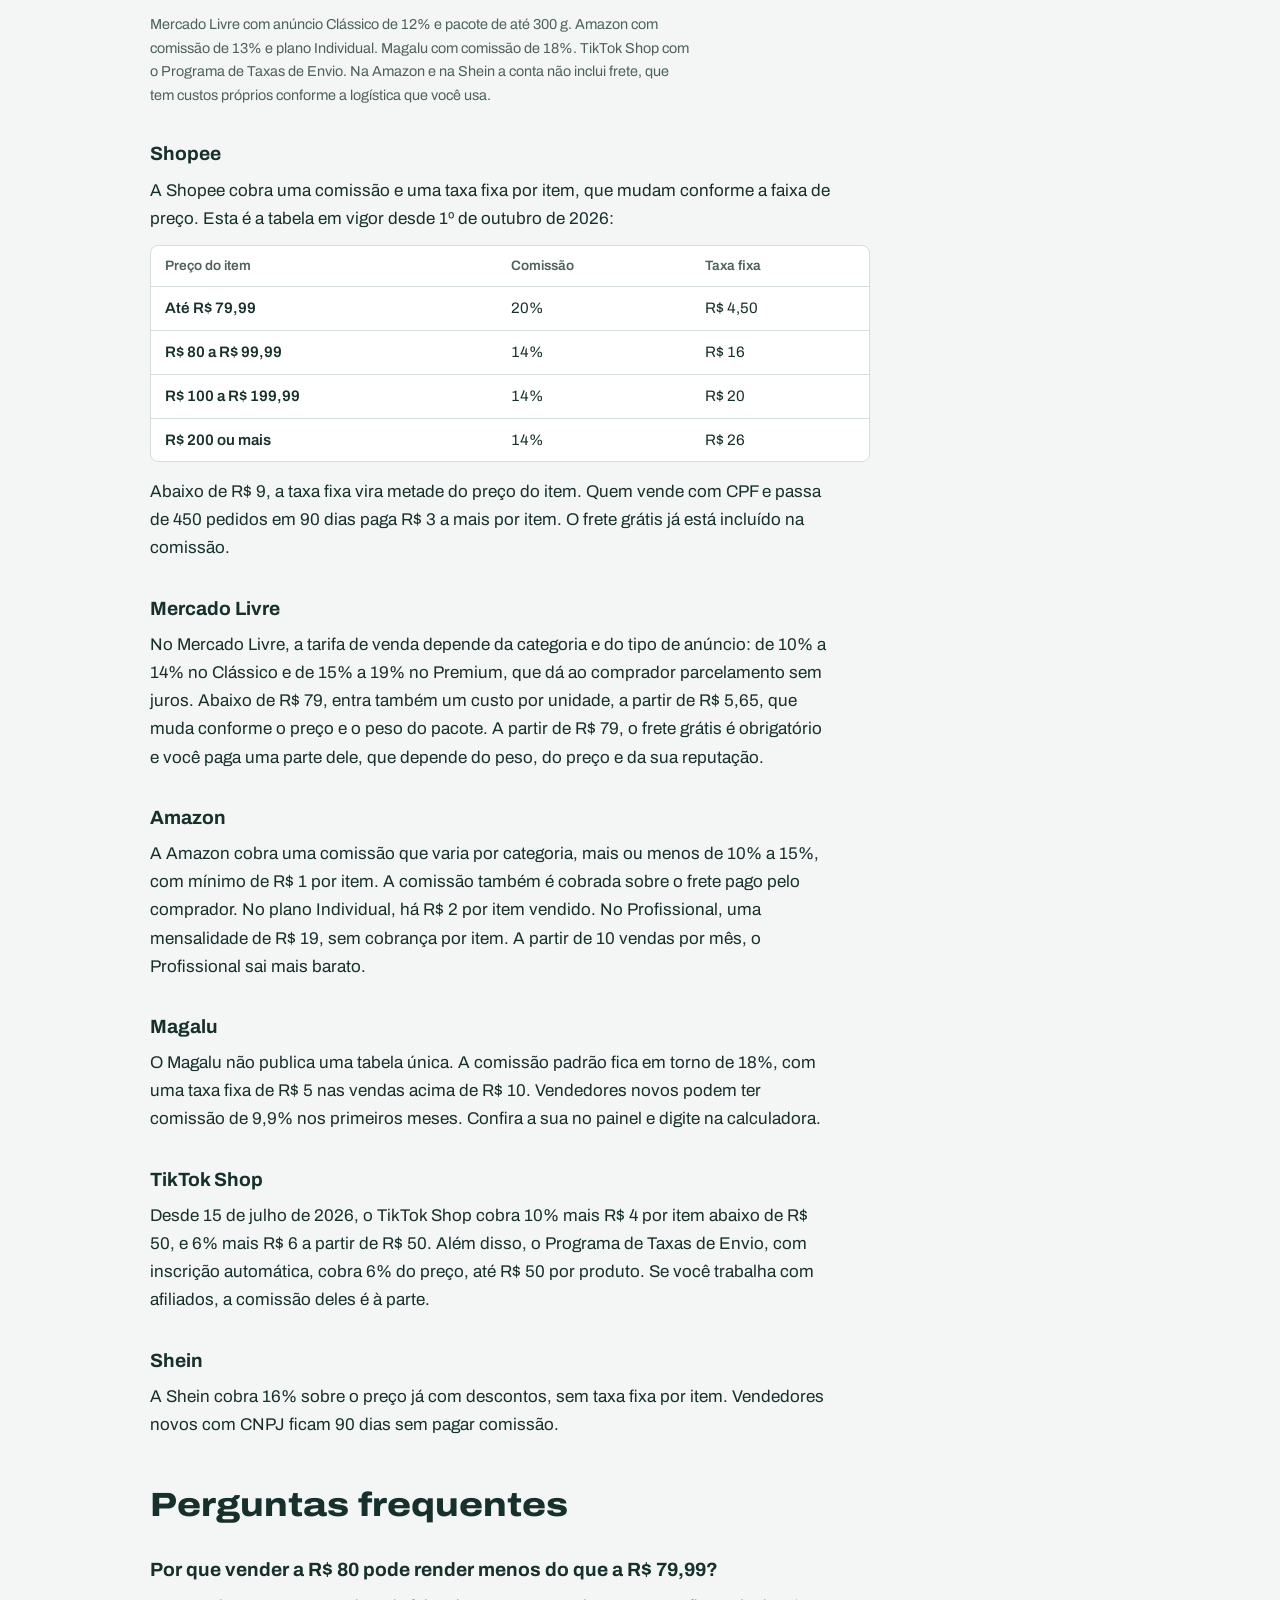
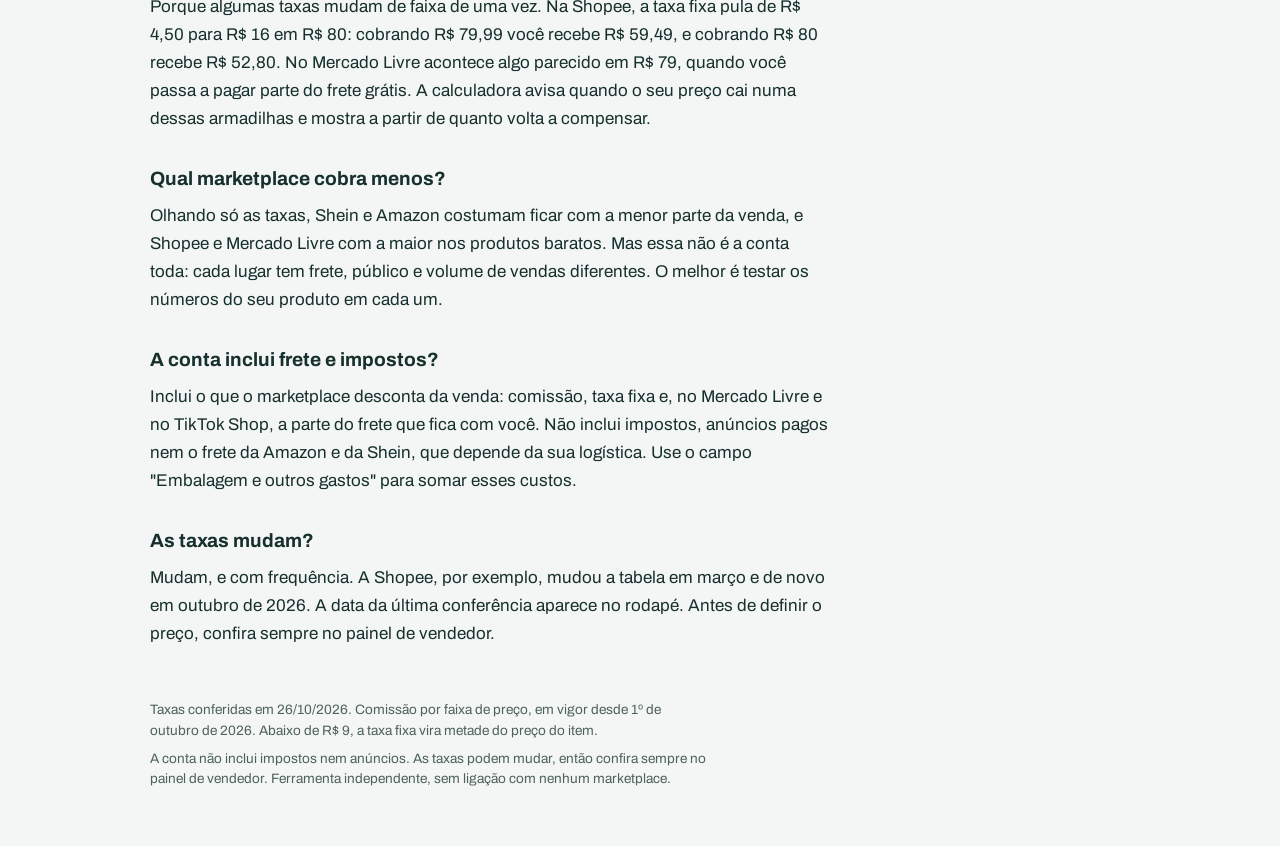
==== commit e97be4ec: "Add files via upload" ====
--- a/index.html
+++ b/index.html
@@ -28,6 +28,7 @@
 <body>
 
   <header class="topo">
+    <a class="marca" href="./">Sobra Quanto</a>
     <h1>Quanto sobra na sua venda?</h1>
     <p class="subtitulo">Escolha onde você vende e digite o preço e o custo. A conta das taxas aparece na hora.</p>
   </header>
@@ -228,6 +229,15 @@
 
     </section>
   </main>
+
+  <!-- Convite para a planilha paga -->
+  <aside class="faixa-planilha">
+    <p>
+      <strong>Tem muitos produtos?</strong>
+      A planilha Sobra Quanto faz essa conta para o seu catálogo inteiro e diz quanto cobrar para ganhar o que você quer.
+    </p>
+    <a href="planilha.html">Conhecer a planilha</a>
+  </aside>
 
   <!-- ============ TEXTO EXPLICATIVO (ajuda o Google a entender a página) ============
        ATENÇÃO: os números daqui são escritos à mão. Quando mudar o taxas.js,
--- a/estilo.css
+++ b/estilo.css
@@ -553,3 +553,167 @@
     padding-top: 32px;
   }
 }
+
+/* ---------- Marca (nome do site no topo) ---------- */
+
+.marca {
+  display: inline-block;
+  margin-bottom: 20px;
+  color: var(--lucro);
+  font-weight: 800;
+  font-stretch: 112%;
+  font-size: 1.05rem;
+  text-decoration: none;
+}
+
+.marca:hover {
+  text-decoration: underline;
+}
+
+/* ---------- Faixa "Tem muitos produtos?" (na calculadora) ---------- */
+
+.faixa-planilha {
+  max-width: 980px;
+  margin: 40px auto 0;
+  padding: 20px 24px;
+  display: flex;
+  flex-wrap: wrap;
+  align-items: center;
+  justify-content: space-between;
+  gap: 12px 24px;
+  background: var(--branco);
+  border: 1.5px solid var(--lucro);
+  border-radius: 8px;
+}
+
+.faixa-planilha p {
+  margin: 0;
+  max-width: 60ch;
+}
+
+.faixa-planilha strong {
+  display: block;
+  font-size: 1.1rem;
+}
+
+/* ---------- Botão de compra ---------- */
+
+.botao-comprar,
+.faixa-planilha a {
+  display: inline-block;
+  padding: 14px 22px;
+  background: var(--tinta);
+  color: var(--branco);
+  border-radius: 8px;
+  font-weight: 700;
+  font-stretch: 108%;
+  text-decoration: none;
+  white-space: nowrap;
+}
+
+.botao-comprar:hover,
+.faixa-planilha a:hover {
+  background: var(--lucro);
+}
+
+.botao-comprar:focus-visible,
+.faixa-planilha a:focus-visible {
+  outline: 3px solid rgba(30, 138, 90, 0.45);
+  outline-offset: 2px;
+}
+
+.compra {
+  margin-top: 28px;
+}
+
+.compra-detalhe {
+  margin: 10px 0 0;
+  color: var(--tinta-suave);
+  font-size: 0.9rem;
+}
+
+.compra-final {
+  margin-top: 40px;
+}
+
+/* ---------- Página de vendas ---------- */
+
+.venda {
+  max-width: 980px;
+  margin: 0 auto;
+}
+
+.previa h2 {
+  margin: 8px 0 12px;
+  font-size: 1rem;
+  font-weight: 600;
+  color: var(--tinta-suave);
+}
+
+.previa-pergunta {
+  margin: 0 0 12px;
+  font-weight: 600;
+}
+
+.celula-amarela {
+  display: inline-block;
+  margin-left: 6px;
+  padding: 2px 10px;
+  background: #fff4cc;
+  border: 1px solid #e8d48a;
+  border-radius: 4px;
+  font-variant-numeric: tabular-nums;
+}
+
+.tabela-planilha {
+  width: 100%;
+  border-collapse: collapse;
+  font-size: 0.9rem;
+  font-variant-numeric: tabular-nums;
+}
+
+.tabela-planilha th {
+  padding: 10px;
+  background: var(--tinta);
+  color: var(--branco);
+  font-weight: 600;
+  text-align: left;
+  vertical-align: bottom;
+}
+
+.tabela-planilha td {
+  padding: 9px 10px;
+  background: #f1f4f3;
+  border-bottom: 1px solid var(--linha);
+  white-space: nowrap;
+}
+
+.tabela-planilha td.sim {
+  background: #fff4cc;
+}
+
+.tabela-planilha td.forte {
+  font-weight: 700;
+  color: var(--lucro);
+}
+
+.tabela-planilha td.alerta {
+  min-width: 190px;
+  background: #fbe7b5;
+  color: var(--aviso-texto);
+  white-space: normal;
+}
+
+/* Links dentro do texto */
+.explica a {
+  color: var(--lucro);
+  font-weight: 600;
+}
+
+.previa .tabela-rolagem {
+  margin: 0;
+}
+
+.previa .nota-tabela {
+  margin-top: 10px;
+}
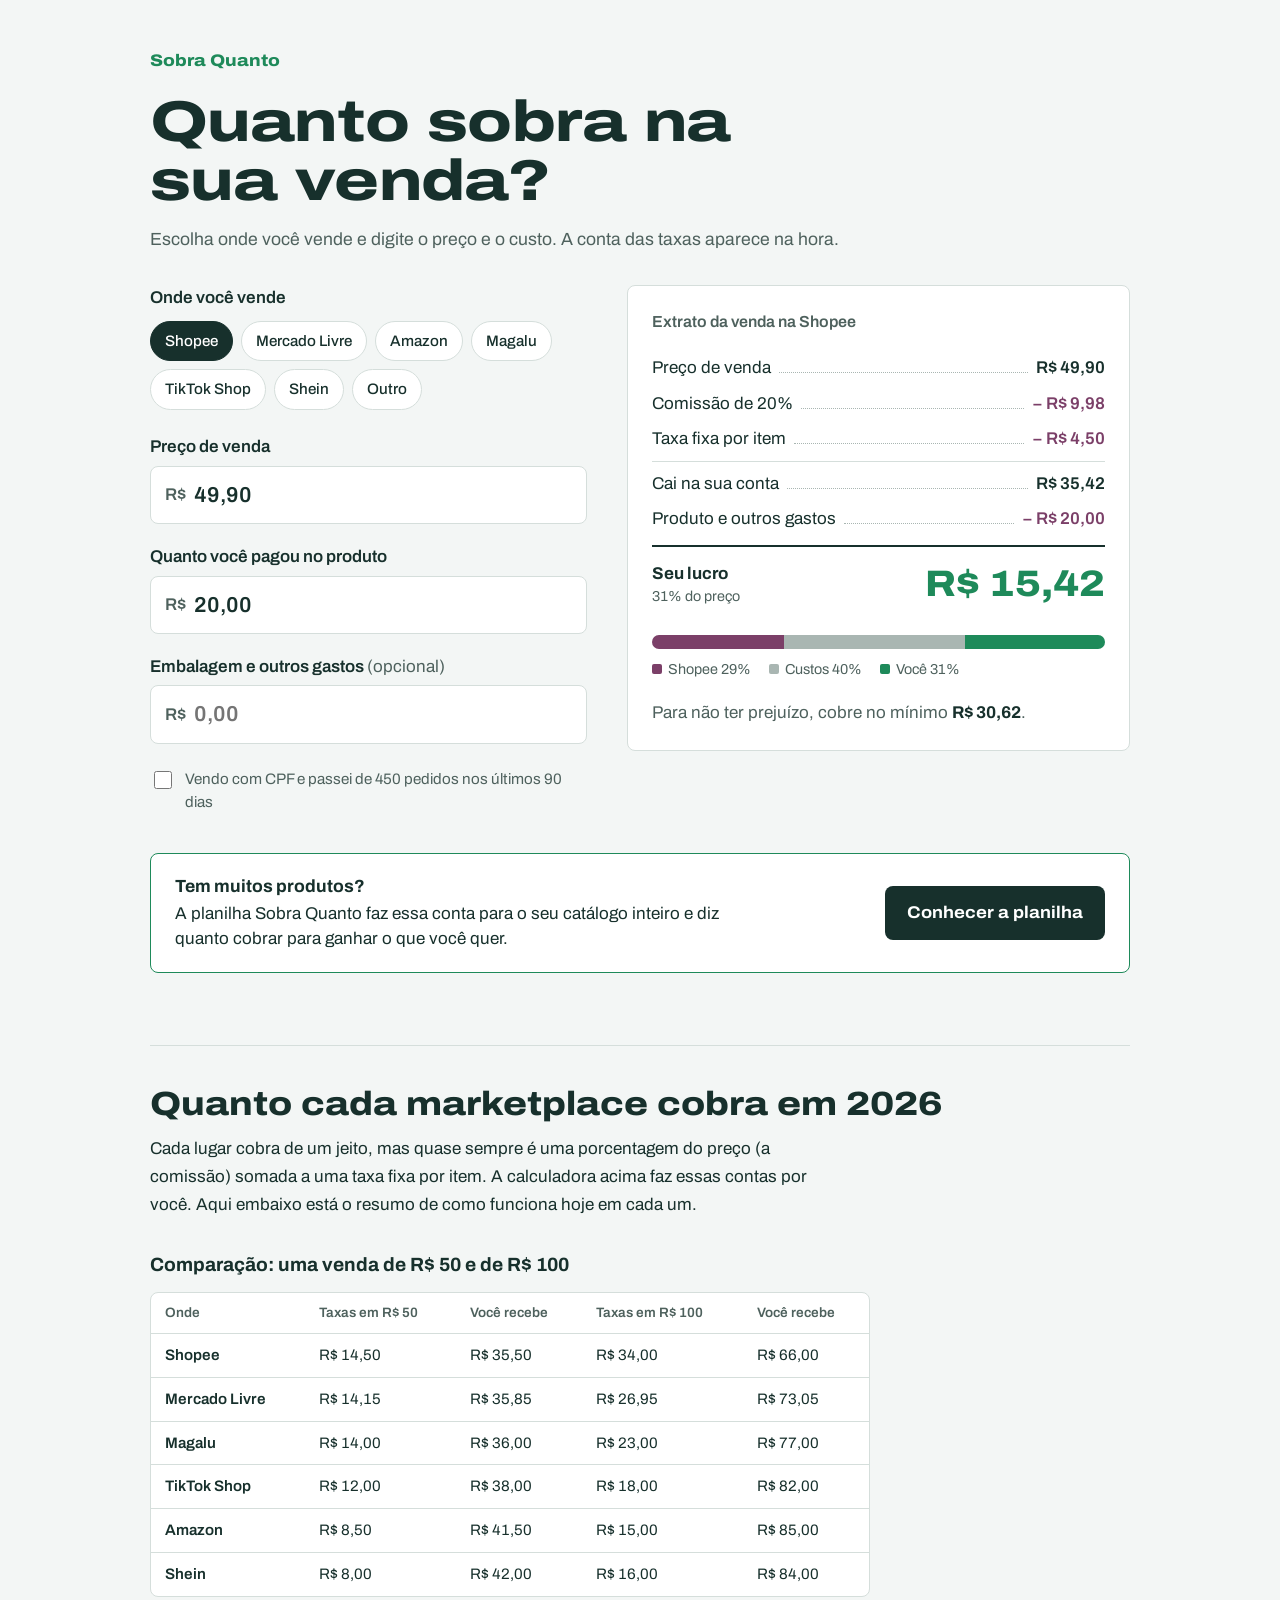
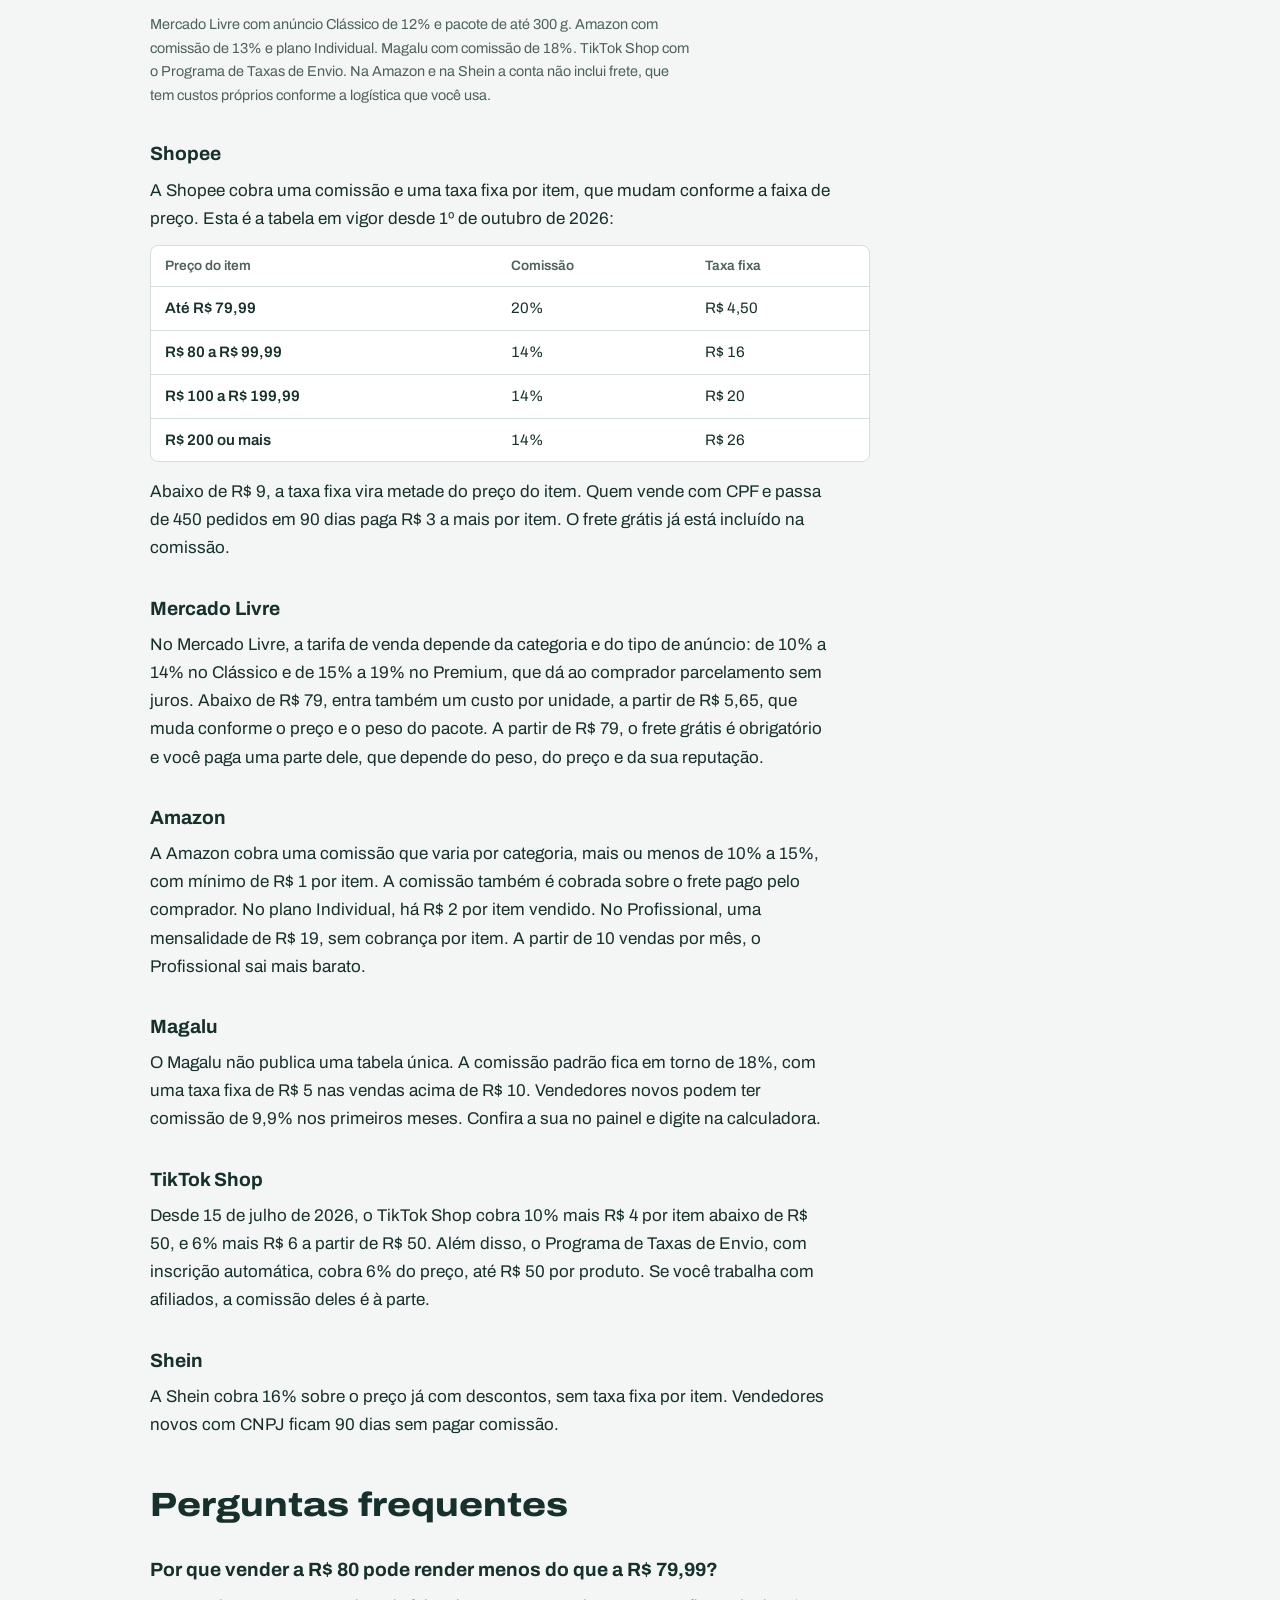
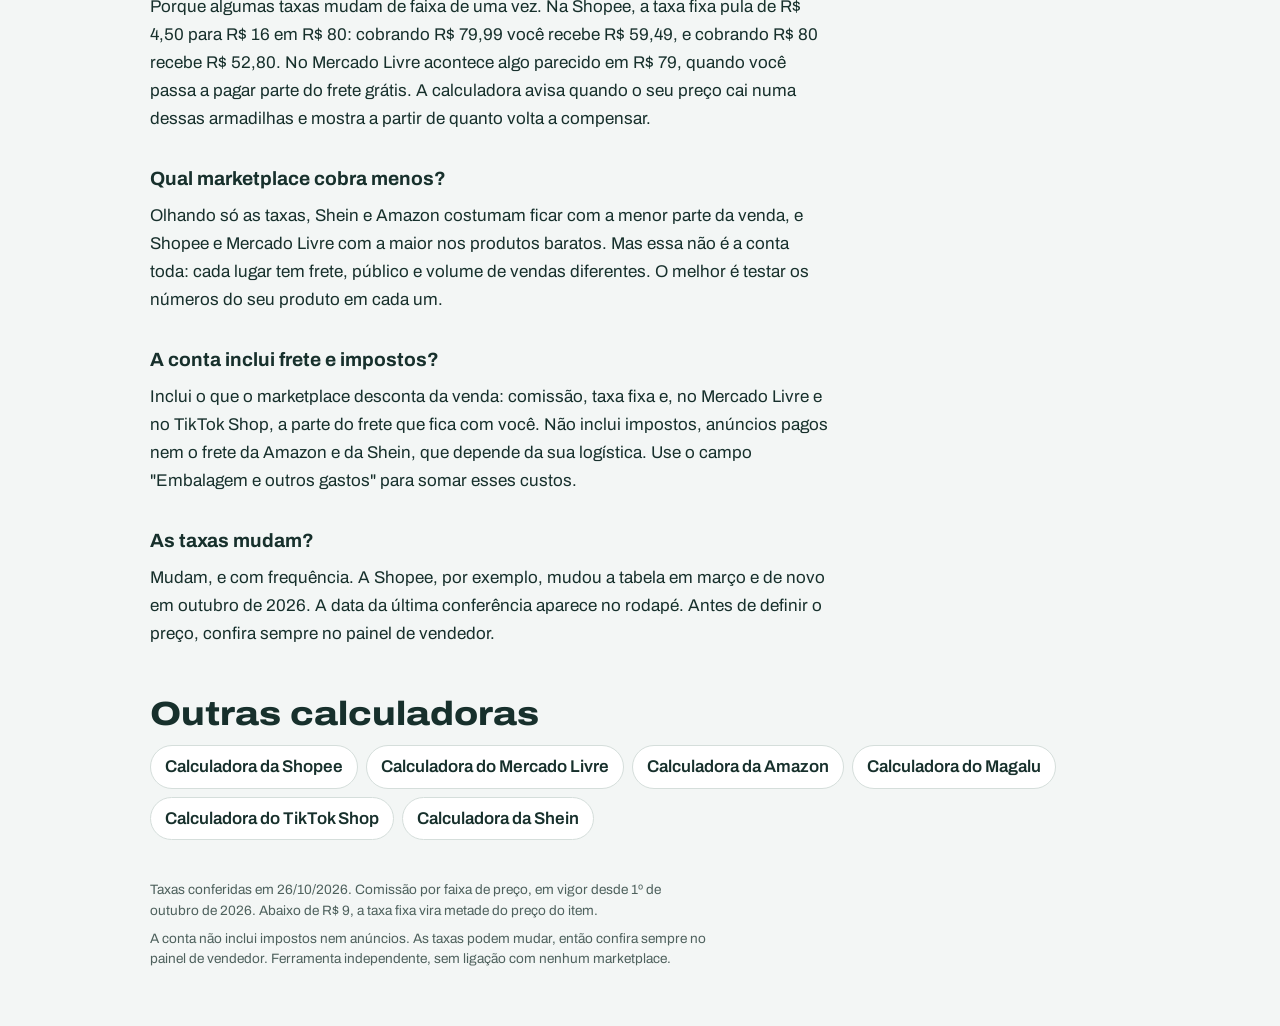
==== commit 1573b4ec: "Add files via upload" ====
--- a/index.html
+++ b/index.html
@@ -368,6 +368,16 @@
       A data da última conferência aparece no rodapé. Antes de definir o preço, confira sempre no painel de vendedor.
     </p>
 
+    <h2>Outras calculadoras</h2>
+    <ul class="outras">
+      <li><a href="calculadora-shopee.html">Calculadora da Shopee</a></li>
+      <li><a href="calculadora-mercado-livre.html">Calculadora do Mercado Livre</a></li>
+      <li><a href="calculadora-amazon.html">Calculadora da Amazon</a></li>
+      <li><a href="calculadora-magalu.html">Calculadora do Magalu</a></li>
+      <li><a href="calculadora-tiktok-shop.html">Calculadora do TikTok Shop</a></li>
+      <li><a href="calculadora-shein.html">Calculadora da Shein</a></li>
+    </ul>
+
   </article>
 
   <footer class="rodape">
--- a/estilo.css
+++ b/estilo.css
@@ -717,3 +717,38 @@
 .previa .nota-tabela {
   margin-top: 10px;
 }
+
+/* ---------- Links para as outras calculadoras ---------- */
+
+.outras {
+  display: flex;
+  flex-wrap: wrap;
+  gap: 8px;
+  margin: 8px 0 0;
+  padding: 0;
+  list-style: none;
+}
+
+.explica .outras {
+  max-width: none;
+}
+
+.outras a {
+  display: block;
+  padding: 8px 14px;
+  background: var(--branco);
+  border: 1.5px solid var(--linha);
+  border-radius: 999px;
+  color: var(--tinta);
+  font-weight: 600;
+  text-decoration: none;
+}
+
+.outras a:hover {
+  border-color: var(--lucro);
+  color: var(--lucro);
+}
+
+.explica .tabela-larga {
+  max-width: 100%;
+}
